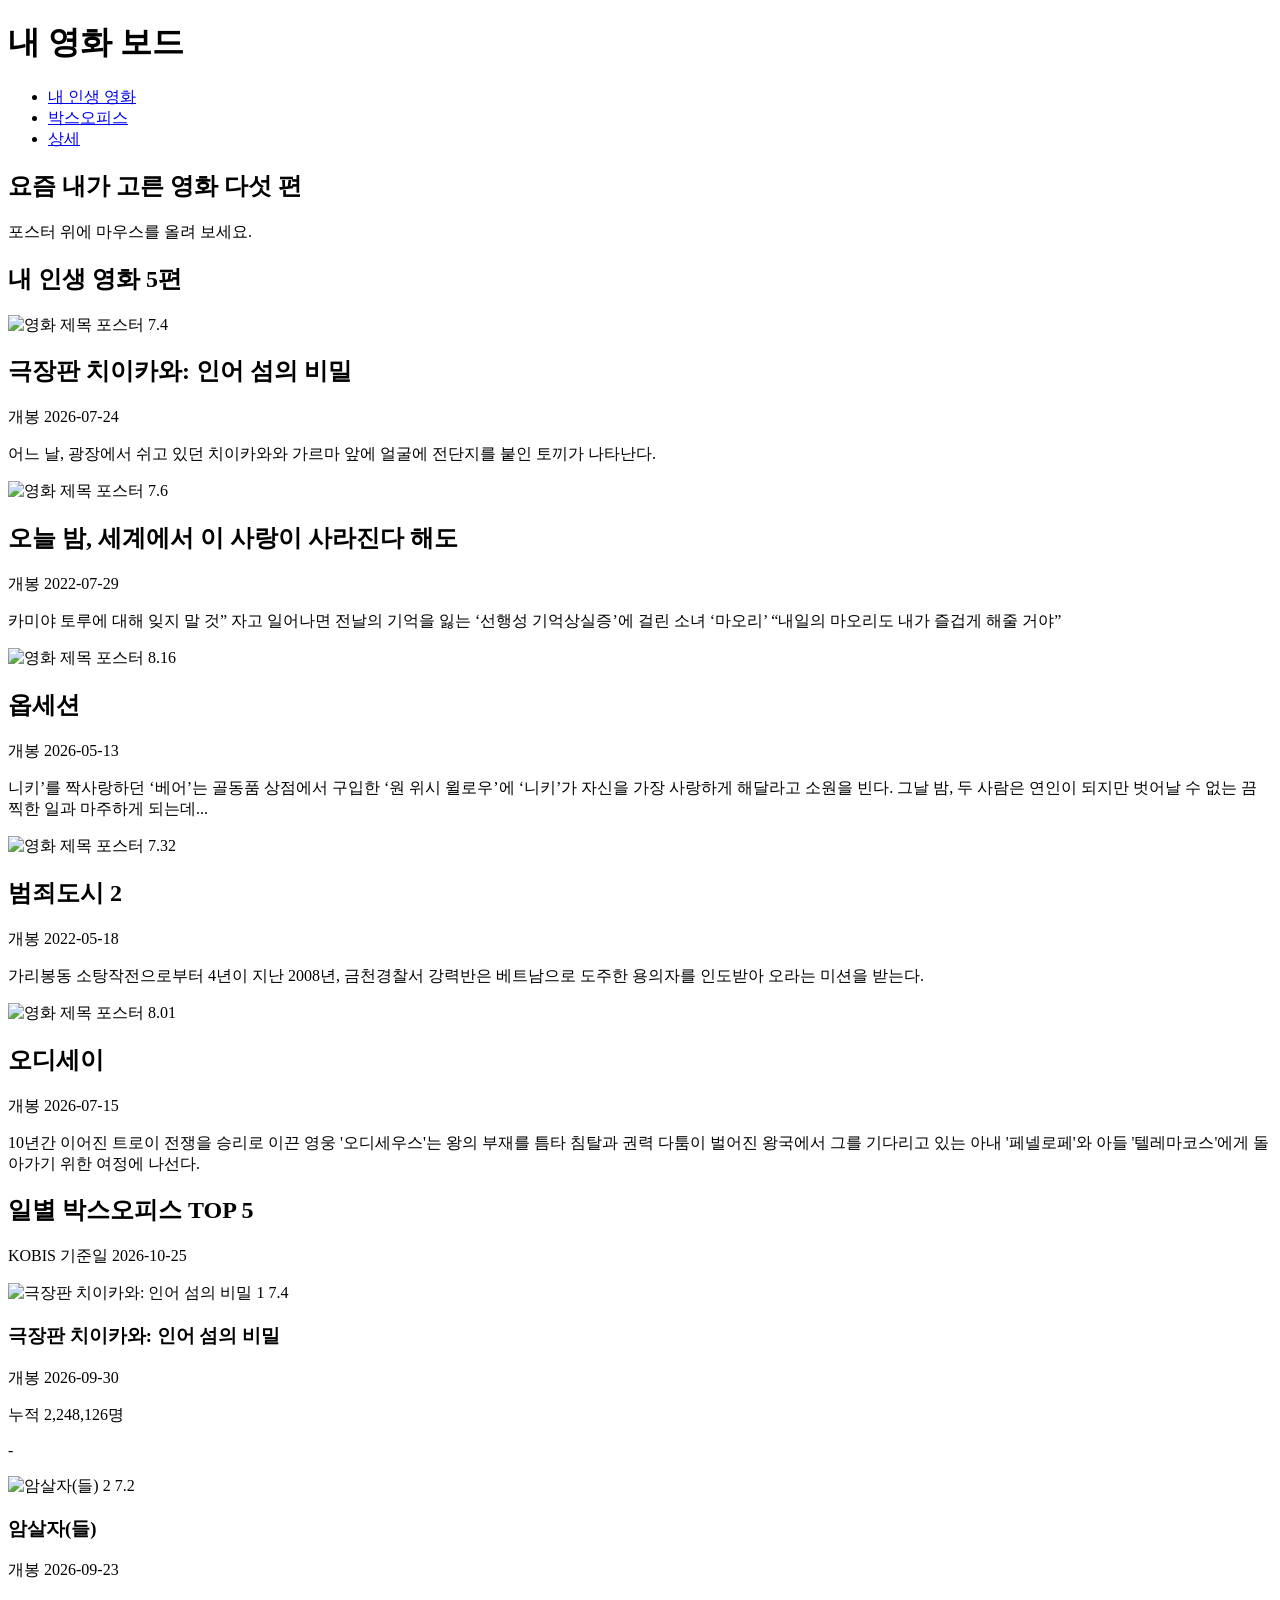
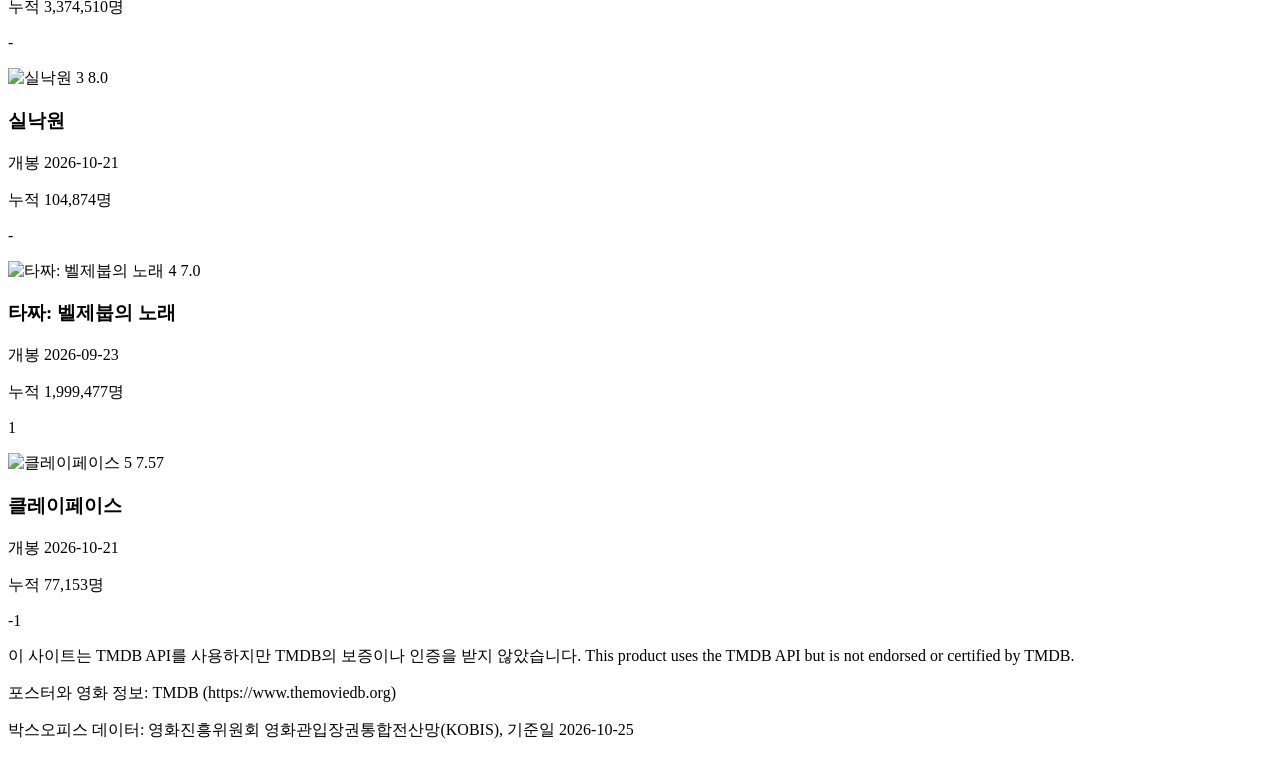
==== index.html @ 7584bdc1 "Add initial HTML structure for movie board" ====
<!DOCTYPE html>
<html lang="ko">

<head>
    <meta charset="UTF-8">
    <meta name="viewport" content="width=device-width, initial-scale=1.0">
    <title>김수민 :: 내 영화 보드</title>
    <link rel="preconnect" href="https://fonts.googleapis.com">
    <link rel="preconnect" href="https://fonts.gstatic.com" crossorigin>
    <link href="https://fonts.googleapis.com/css2?family=이름&display=swap" rel="stylesheet">
    <link rel="stylesheet" href="style.css">
</head>

<body>
    <header class="top">
        <h1>내 영화 보드</h1>
        <nav>
            <ul>
                <li><a href="#mine">내 인생 영화</a></li>
                <li><a href="#boxoffice">박스오피스</a></li>
                <li><a href="detail.html">상세</a></li>
            </ul>
        </nav>
    </header>
    <section class="hero">
        <h2>요즘 내가 고른 영화 다섯 편</h2>
        <p>포스터 위에 마우스를 올려 보세요.</p>
    </section>



    <main>
        <section id="mine">
            <h2>내 인생 영화 5편</h2>
            <div class="board">
                <article class="card">
                    <img class="poster" src="https://image.tmdb.org/t/p/w342/5TMyytCI5Pfc9c1eNsljiCdiB05.jpg"
                        alt="영화 제목 포스터">
                    <span class="badge">7.4</span>
                    <div class="info">
                        <h2>극장판 치이카와: 인어 섬의 비밀</h2>
                        <p class="year">개봉 2026-07-24</p>
                        <p class="overview">어느 날, 광장에서 쉬고 있던 치이카와와 가르마 앞에 얼굴에 전단지를 붙인 토끼가 나타난다.</p>
                    </div>
                </article>
                <article class="card">
                    <img class="poster" src="https://image.tmdb.org/t/p/w342/5NJmR3IA7Rk3inlA4AeQy5ZC5cA.jpg"
                        alt="영화 제목 포스터">
                    <span class="badge">7.6</span>
                    <div class="info">
                        <h2>오늘 밤, 세계에서 이 사랑이 사라진다 해도</h2>
                        <p class="year">개봉 2022-07-29</p>
                        <p class="overview">카미야 토루에 대해 잊지 말 것” 자고 일어나면 전날의 기억을 잃는 ‘선행성 기억상실증’에 걸린 소녀 ‘마오리’ “내일의 마오리도 내가
                            즐겁게 해줄 거야”</p>
                    </div>
                </article>
                <article class="card">
                    <img class="poster" src="https://image.tmdb.org/t/p/w342/df4rpubfWy0g7HCzBNtPLLKnoMH.jpg"
                        alt="영화 제목 포스터">
                    <span class="badge">8.16</span>
                    <div class="info">
                        <h2>옵세션</h2>
                        <p class="year">개봉 2026-05-13</p>
                        <p class="overview">니키’를 짝사랑하던 ‘베어’는 골동품 상점에서 구입한 ‘원 위시 윌로우’에 ‘니키’가 자신을 가장 사랑하게 해달라고 소원을 빈다. 그날
                            밤, 두 사람은 연인이 되지만 벗어날 수 없는 끔찍한 일과 마주하게 되는데...</p>
                    </div>
                </article>
                <article class="card">
                    <img class="poster" src="https://image.tmdb.org/t/p/w342/9XkAF2pl2uliiuAORaWTgPmr6zG.jpg"
                        alt="영화 제목 포스터">
                    <span class="badge">7.32</span>
                    <div class="info">
                        <h2>범죄도시 2</h2>
                        <p class="year">개봉 2022-05-18</p>
                        <p class="overview">가리봉동 소탕작전으로부터 4년이 지난 2008년, 금천경찰서 강력반은 베트남으로 도주한 용의자를 인도받아 오라는 미션을 받는다.</p>
                    </div>
                </article>
                <article class="card">
                    <img class="poster" src="https://image.tmdb.org/t/p/w342/8ze9OcVuFiy94s6FFPvsn4oC2e1.jpg"
                        alt="영화 제목 포스터">
                    <span class="badge">8.01</span>
                    <div class="info">
                        <h2>오디세이</h2>
                        <p class="year">개봉 2026-07-15</p>
                        <p class="overview">10년간 이어진 트로이 전쟁을 승리로 이끈 영웅 '오디세우스'는 왕의 부재를 틈타 침탈과 권력 다툼이 벌어진 왕국에서 그를 기다리고 있는
                            아내 '페넬로페'와 아들 '텔레마코스'에게 돌아가기 위한 여정에 나선다.</p>
                    </div>
                </article>
            </div>
        </section>
        <section id="boxoffice">
            <h2>일별 박스오피스 TOP 5</h2>
            <p class="basis">KOBIS 기준일 2026-10-25</p>
            <div class="board">
                <article class="card">
                    <img class="poster" src="https://image.tmdb.org/t/p/w342/5TMyytCI5Pfc9c1eNsljiCdiB05.jpg"
                        alt="극장판 치이카와: 인어 섬의 비밀">
                    <span class="rank">1</span>
                    <span class="badge">7.4</span>
                    <div class="info">
                        <h3>극장판 치이카와: 인어 섬의 비밀</h3>
                        <p class="year">개봉 2026-09-30</p>
                        <p class="audience">누적 2,248,126명</p>
                        <p class="change">-</p>
                    </div>
                </article>

                <article class="card">
                    <img class="poster" src="https://image.tmdb.org/t/p/w342/c55ijsOdntj6P25vDwHLdgsBpmV.jpg"
                        alt="암살자(들)">
                    <span class="rank">2</span>
                    <span class="badge">7.2</span>
                    <div class="info">
                        <h3>암살자(들)</h3>
                        <p class="year">개봉 2026-09-23</p>
                        <p class="audience">누적 3,374,510명</p>
                        <p class="change">-</p>
                    </div>
                </article>

                <article class="card">
                    <img class="poster" src="https://image.tmdb.org/t/p/w342/wkm9BQLok7U2KihcCspCa663Qse.jpg" alt="실낙원">
                    <span class="rank">3</span>
                    <span class="badge">8.0</span>
                    <div class="info">
                        <h3>실낙원</h3>
                        <p class="year">개봉 2026-10-21</p>
                        <p class="audience">누적 104,874명</p>
                        <p class="change">-</p>
                    </div>
                </article>

                <article class="card">
                    <img class="poster" src="https://image.tmdb.org/t/p/w342/ueigb5zra1tj6FTK9yhh2P33P9B.jpg"
                        alt="타짜: 벨제붑의 노래">
                    <span class="rank">4</span>
                    <span class="badge">7.0</span>
                    <div class="info">
                        <h3>타짜: 벨제붑의 노래</h3>
                        <p class="year">개봉 2026-09-23</p>
                        <p class="audience">누적 1,999,477명</p>
                        <p class="change up">1</p>
                    </div>
                </article>

                <article class="card">
                    <img class="poster" src="https://image.tmdb.org/t/p/w342/LSGpoSAlitss0KOvVakkeUToZo.jpg"
                        alt="클레이페이스">
                    <span class="rank">5</span>
                    <span class="badge">7.57</span>
                    <div class="info">
                        <h3>클레이페이스</h3>
                        <p class="year">개봉 2026-10-21</p>
                        <p class="audience">누적 77,153명</p>
                        <p class="change down">-1</p>
                    </div>
                </article>

            </div>
        </section>
    </main>


    <footer>
        <p>이 사이트는 TMDB API를 사용하지만 TMDB의 보증이나 인증을 받지 않았습니다.
            This product uses the TMDB API but is not endorsed or certified by TMDB.</p>
        <p>포스터와 영화 정보: TMDB (https://www.themoviedb.org)</p>
        <p>박스오피스 데이터: 영화진흥위원회 영화관입장권통합전산망(KOBIS), 기준일 2026-10-25</p>
    </footer>
</body>

</html>
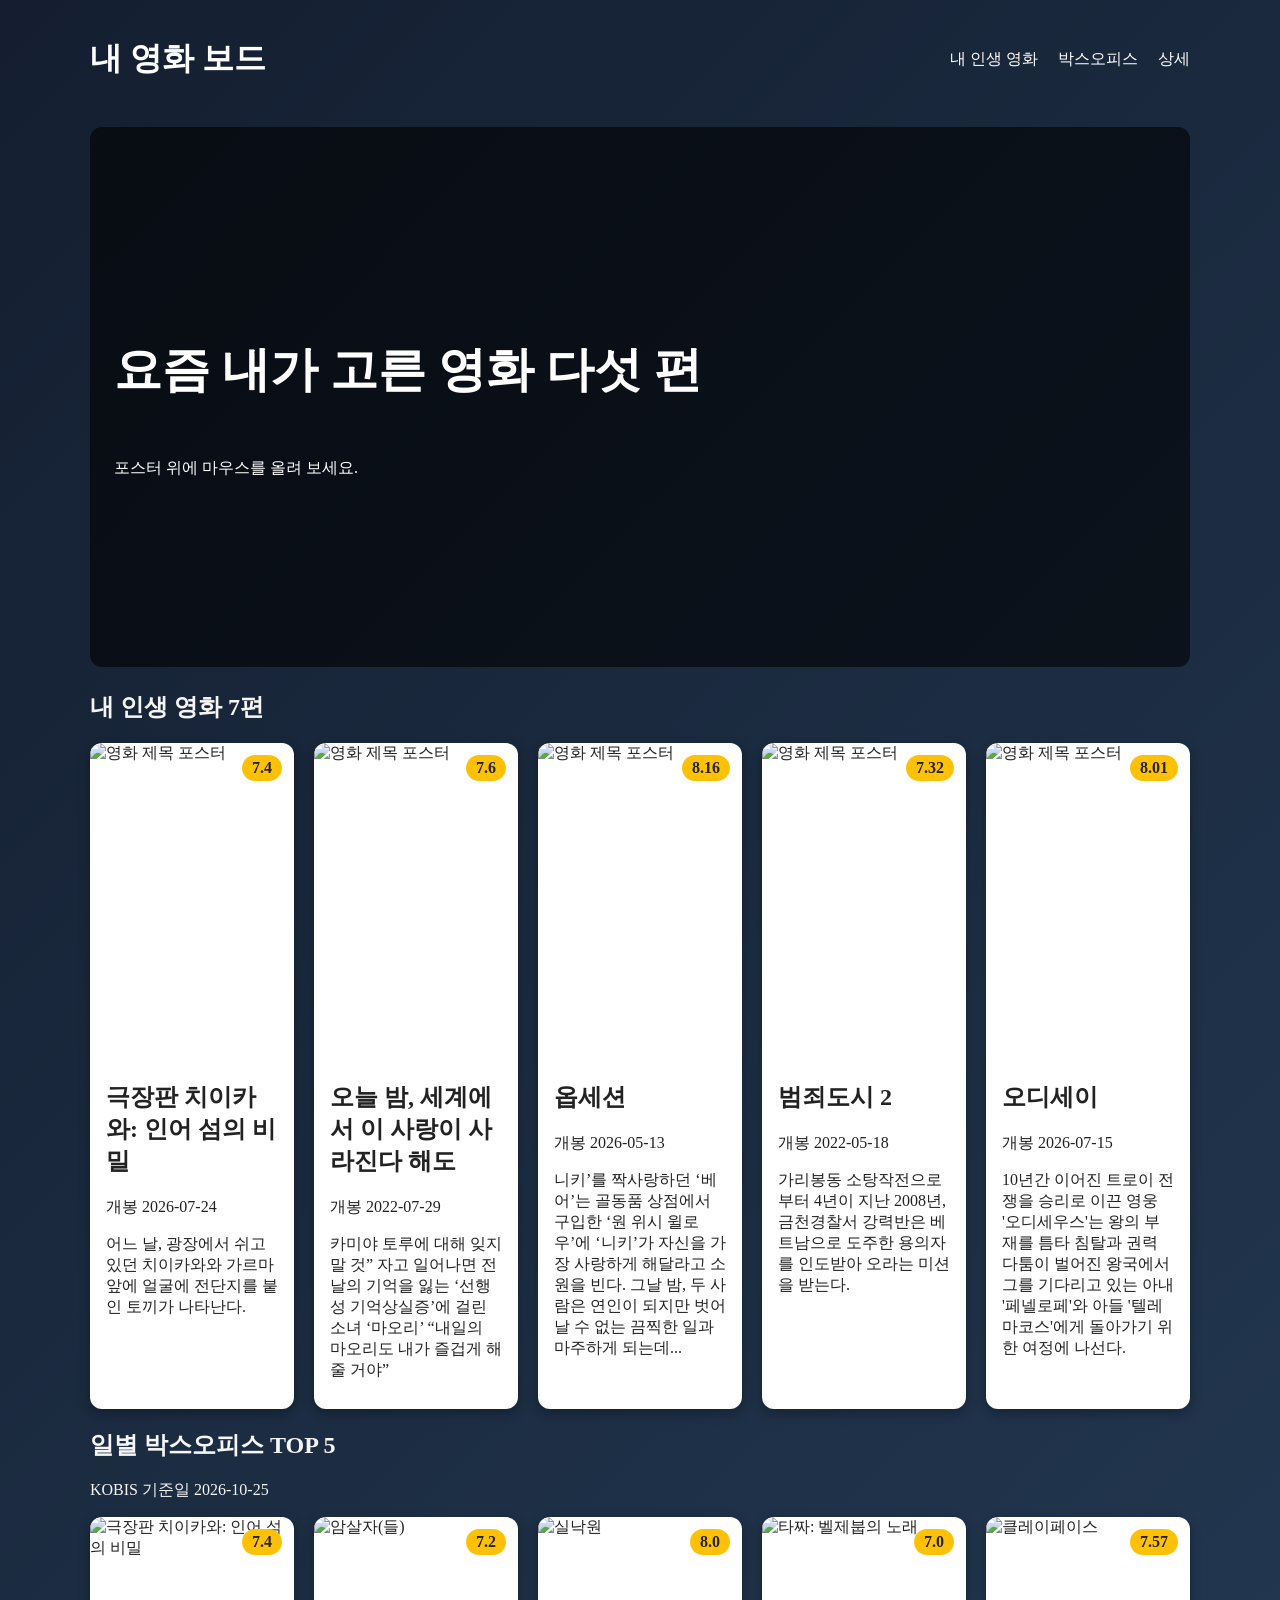
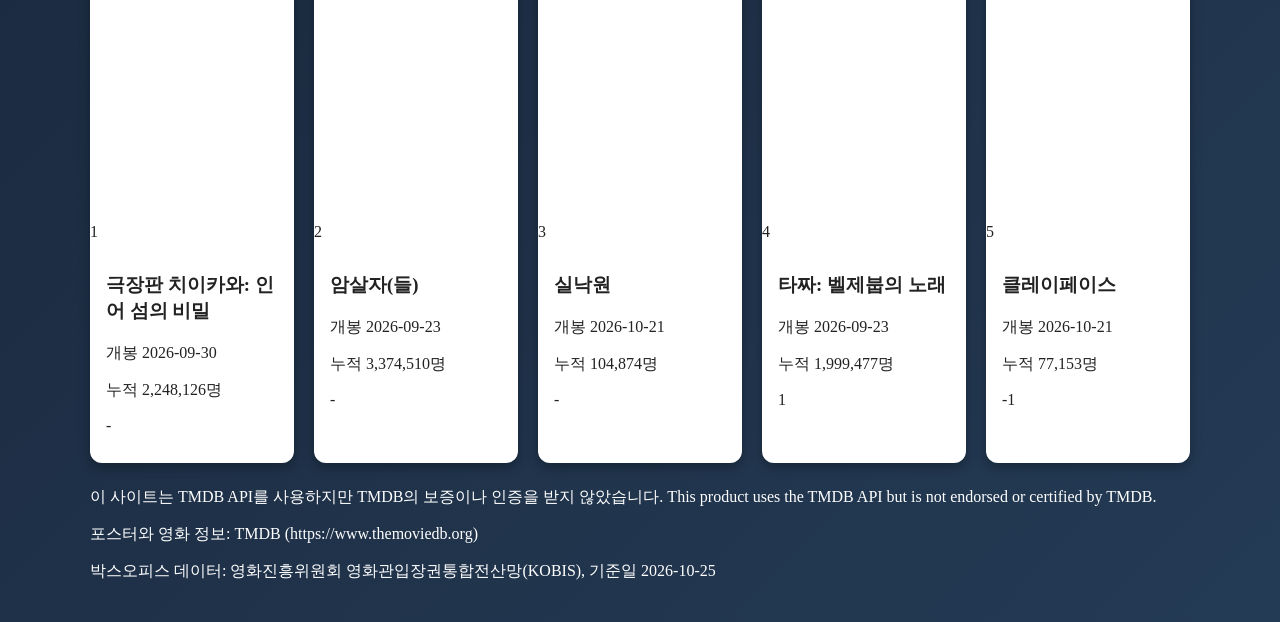
==== commit d58e33bd: "커밋 확인" ====
--- a/index.html
+++ b/index.html
@@ -31,7 +31,7 @@
 
     <main>
         <section id="mine">
-            <h2>내 인생 영화 5편</h2>
+            <h2>내 인생 영화 7편</h2>
             <div class="board">
                 <article class="card">
                     <img class="poster" src="https://image.tmdb.org/t/p/w342/5TMyytCI5Pfc9c1eNsljiCdiB05.jpg"
--- a/style.css
+++ b/style.css
@@ -0,0 +1,150 @@
+body {
+     background: linear-gradient(135deg, #141e30, #243b55);
+     min-height: 100vh;
+     box-sizing: border-box;
+     margin: 0;
+     padding: 16px;
+     font-family: "Noto Sans KR", Gowun Dodum;
+     color: #f5f5f5;
+
+ }
+
+ :root {
+     --bg: #141e30;
+     --surface: #1f2b44;
+     --text: #f5f5f7;
+     --accent: #4da3ff;
+     --warn: #ff5a5f;
+     --font-title: "Black Han Sans", sans-serif;
+     --font-body: "Noto Sans KR", sans-serif;
+     --gap: 20px;
+ }
+
+ h1,
+ footer {
+     color: #fff;
+ }
+
+ main,
+ .top,
+ .hero,
+ footer {
+     max-width: 1100px;
+     margin: 0 auto 24px;
+ }
+
+
+ .card {
+     border-radius: 12px;
+     overflow: hidden;
+     box-shadow: 0 4px 12px rgba(0, 0, 0, 0.3);
+     background: #fff;
+     position: relative;
+     transition: transform 0.3s, box-shadow 0.3s;
+     color: #222
+ }
+
+
+ .card:hover {
+     transform: translateY(-8px);
+     box-shadow: 0 12px 32px rgba(255, 193, 7, 0.6);
+ }
+
+
+ .info {
+     padding: 12px 16px;
+ }
+
+
+ .poster {
+     width: 100%;
+     display: block;
+     aspect-ratio: 2 / 3;
+     object-fit: cover;
+ }
+
+ .badge {
+     position: absolute;
+     top: 12px;
+     right: 12px;
+     background: #ffc107;
+     color: #222;
+     padding: 4px 10px;
+     border-radius: 999px;
+     font-weight: bold;
+ }
+
+ .top {
+     display: flex;
+     justify-content: space-between;
+     align-items: center;
+ }
+
+ nav ul {
+     display: flex;
+     gap: 20px;
+     list-style: none;
+     margin: 0;
+     padding: 0;
+ }
+
+ nav a {
+     color: #fff;
+     text-decoration: none;
+ }
+
+ .board {
+     display: grid;
+     grid-template-columns: repeat(auto-fit, minmax(200px, 1fr));
+     gap: 20px;
+ }
+
+ .hero {
+     background-image: linear-gradient(rgba(0, 0, 0, 0.6), rgba(0, 0, 0, 0.6)), url("https://encrypted-tbn0.gstatic.com/images?q=tbn:ANd9GcQfpopWR9Gi7ymrfkxL9TJ7E7NU-YJnqMRRirqe1joPXA&s=10");
+     background-size: cover;
+     background-position: center;
+     min-height: 40vh;
+     padding: 24px;
+     box-sizing:
+         border-box;
+     color: #fff;
+     border-radius: 12px;
+     display: flex;
+     flex-direction: column;
+     justify-content: center;
+ }
+
+
+ @keyframes rise {
+     from {
+         opacity: 0;
+         transform:
+             translateY(20px);
+     }
+ }
+
+ .card {
+     animation: rise 0.6s backwards;
+ }
+
+ .card:nth-child(2) {
+     animation-delay:
+         0.1s;
+ }
+
+ @media (min-width: 600px) {
+     nav ul {
+         flex-direction: row;
+         gap: 20px;
+     }
+ }
+
+ @media (min-width: 1024px) {
+     .hero {
+         min-height: 60vh;
+     }
+
+     .hero h2 {
+         font-size: 3rem;
+     }
+ }
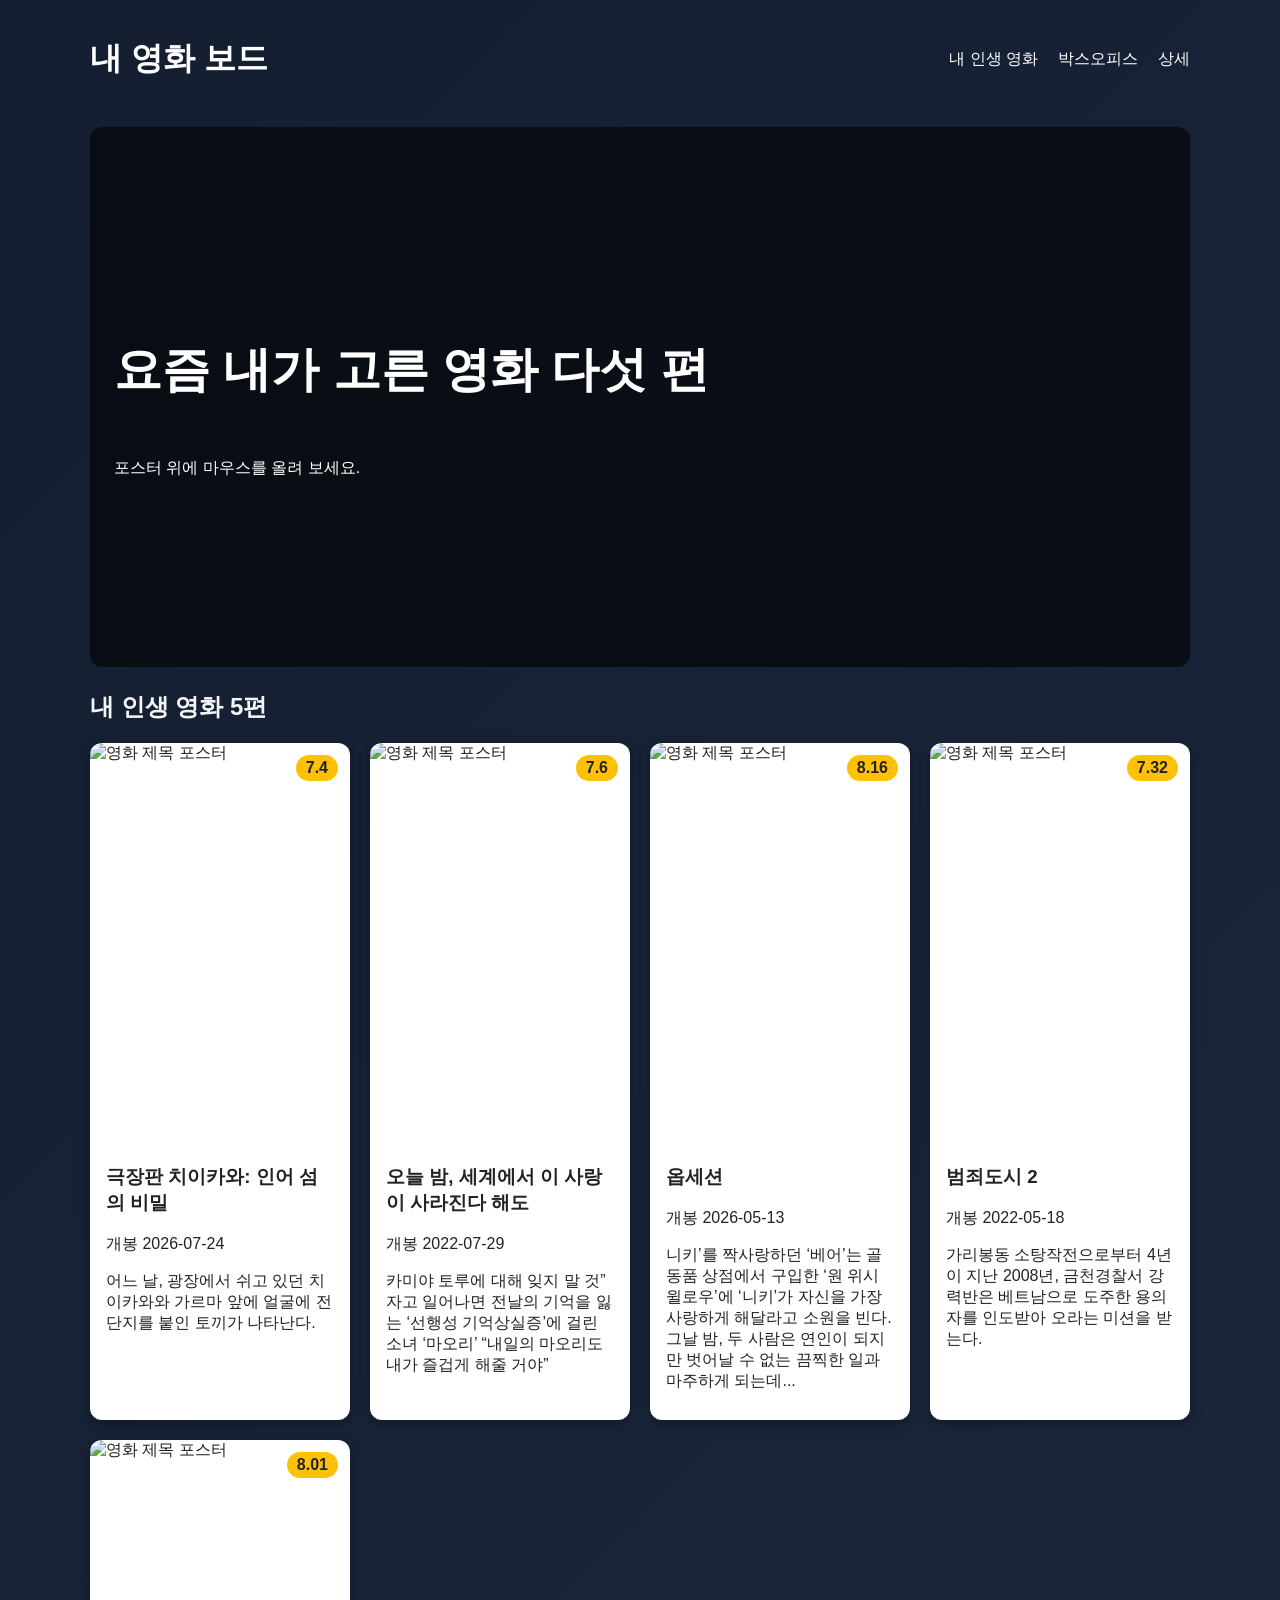
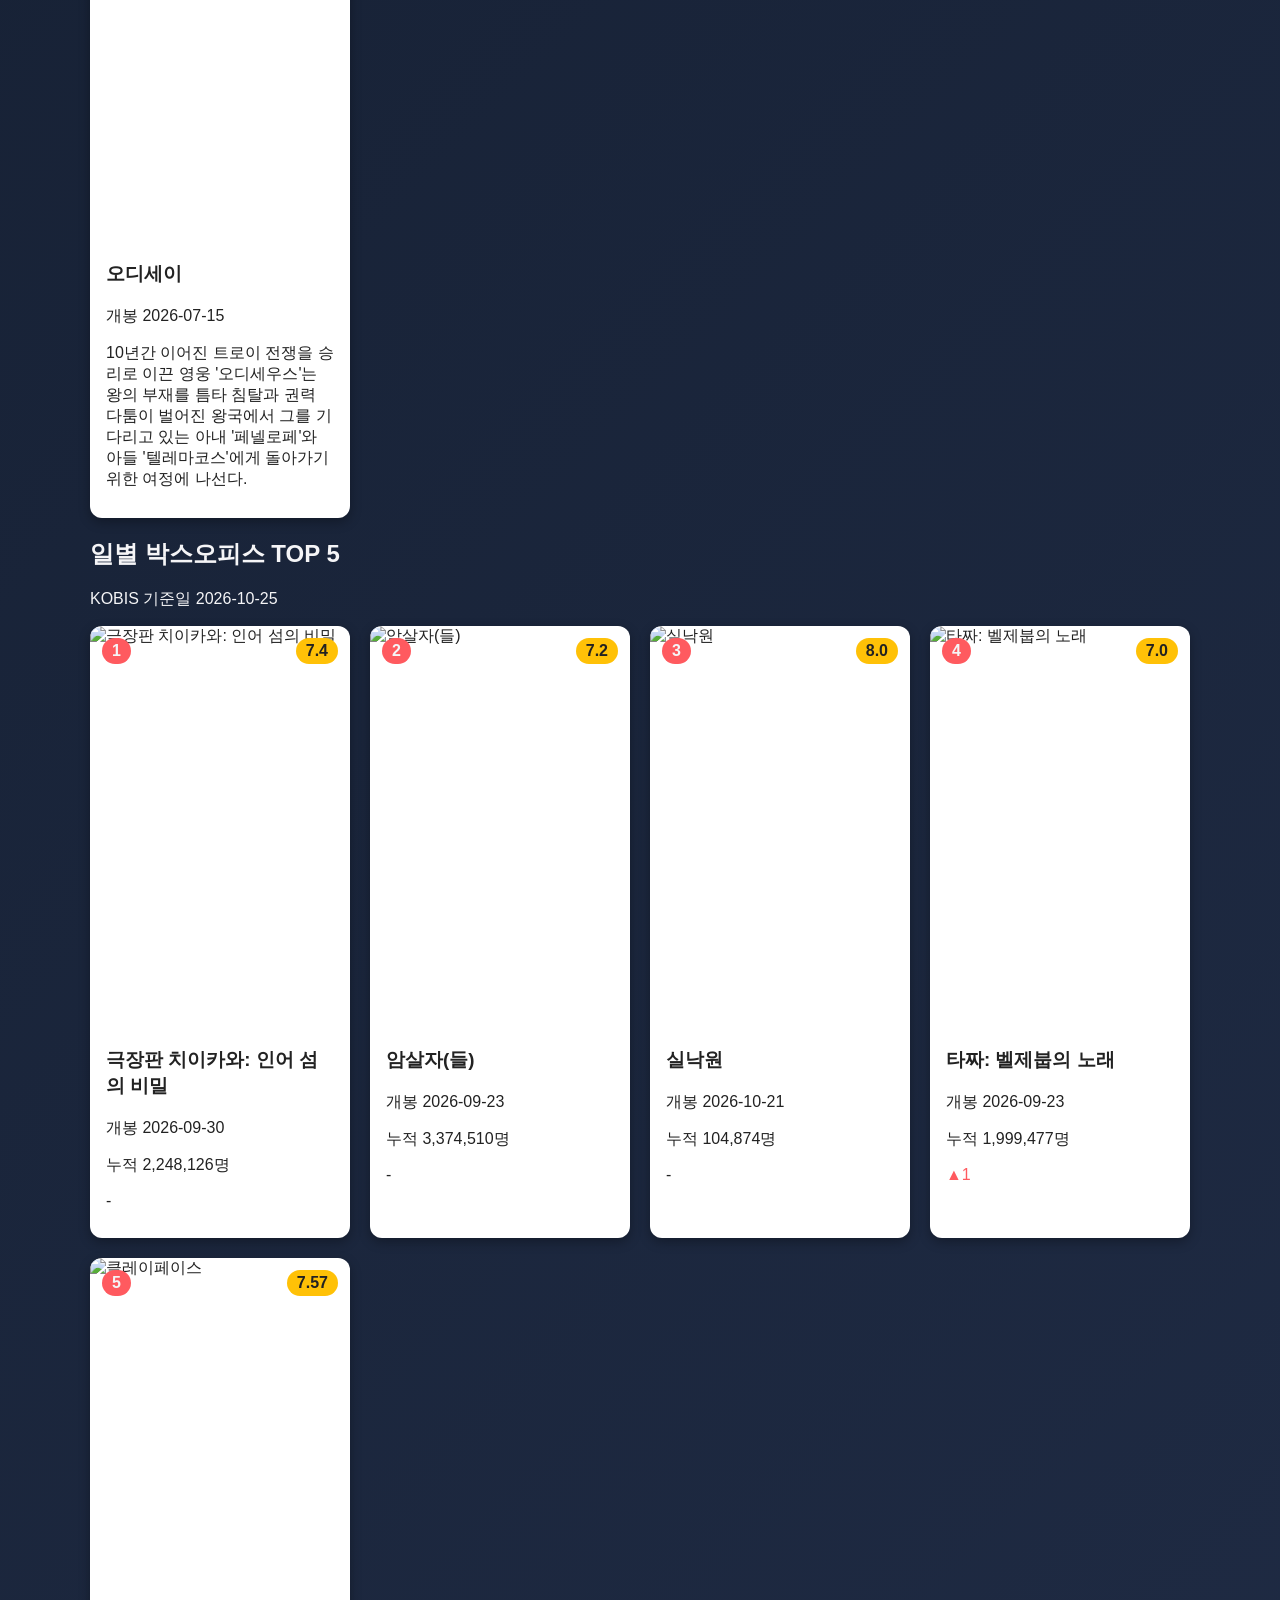
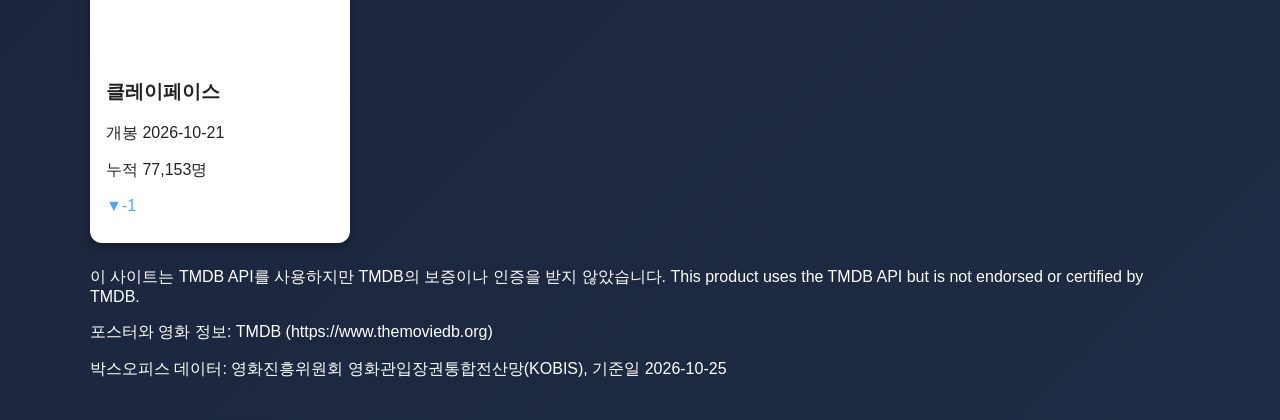
==== commit fae75596: "마지막 커밋" ====
--- a/index.html
+++ b/index.html
@@ -7,7 +7,7 @@
     <title>김수민 :: 내 영화 보드</title>
     <link rel="preconnect" href="https://fonts.googleapis.com">
     <link rel="preconnect" href="https://fonts.gstatic.com" crossorigin>
-    <link href="https://fonts.googleapis.com/css2?family=이름&display=swap" rel="stylesheet">
+    <link href="https://fonts.googleapis.com/css2?family=Noto+Sans+JP:wght@100..900&family=Roboto:ital,wght@0,100..900;1,100..900&display=swap" rel="stylesheet">
     <link rel="stylesheet" href="style.css">
 </head>
 
@@ -31,14 +31,14 @@
 
     <main>
         <section id="mine">
-            <h2>내 인생 영화 7편</h2>
+            <h2>내 인생 영화 5편</h2>
             <div class="board">
                 <article class="card">
                     <img class="poster" src="https://image.tmdb.org/t/p/w342/5TMyytCI5Pfc9c1eNsljiCdiB05.jpg"
                         alt="영화 제목 포스터">
                     <span class="badge">7.4</span>
                     <div class="info">
-                        <h2>극장판 치이카와: 인어 섬의 비밀</h2>
+                        <h3>극장판 치이카와: 인어 섬의 비밀</h3>
                         <p class="year">개봉 2026-07-24</p>
                         <p class="overview">어느 날, 광장에서 쉬고 있던 치이카와와 가르마 앞에 얼굴에 전단지를 붙인 토끼가 나타난다.</p>
                     </div>
@@ -48,7 +48,7 @@
                         alt="영화 제목 포스터">
                     <span class="badge">7.6</span>
                     <div class="info">
-                        <h2>오늘 밤, 세계에서 이 사랑이 사라진다 해도</h2>
+                        <h3>오늘 밤, 세계에서 이 사랑이 사라진다 해도</h3>
                         <p class="year">개봉 2022-07-29</p>
                         <p class="overview">카미야 토루에 대해 잊지 말 것” 자고 일어나면 전날의 기억을 잃는 ‘선행성 기억상실증’에 걸린 소녀 ‘마오리’ “내일의 마오리도 내가
                             즐겁게 해줄 거야”</p>
@@ -59,7 +59,7 @@
                         alt="영화 제목 포스터">
                     <span class="badge">8.16</span>
                     <div class="info">
-                        <h2>옵세션</h2>
+                        <h3>옵세션</h3>
                         <p class="year">개봉 2026-05-13</p>
                         <p class="overview">니키’를 짝사랑하던 ‘베어’는 골동품 상점에서 구입한 ‘원 위시 윌로우’에 ‘니키’가 자신을 가장 사랑하게 해달라고 소원을 빈다. 그날
                             밤, 두 사람은 연인이 되지만 벗어날 수 없는 끔찍한 일과 마주하게 되는데...</p>
@@ -70,7 +70,7 @@
                         alt="영화 제목 포스터">
                     <span class="badge">7.32</span>
                     <div class="info">
-                        <h2>범죄도시 2</h2>
+                        <h3>범죄도시 2</h3>
                         <p class="year">개봉 2022-05-18</p>
                         <p class="overview">가리봉동 소탕작전으로부터 4년이 지난 2008년, 금천경찰서 강력반은 베트남으로 도주한 용의자를 인도받아 오라는 미션을 받는다.</p>
                     </div>
@@ -80,7 +80,7 @@
                         alt="영화 제목 포스터">
                     <span class="badge">8.01</span>
                     <div class="info">
-                        <h2>오디세이</h2>
+                        <h3>오디세이</h3>
                         <p class="year">개봉 2026-07-15</p>
                         <p class="overview">10년간 이어진 트로이 전쟁을 승리로 이끈 영웅 '오디세우스'는 왕의 부재를 틈타 침탈과 권력 다툼이 벌어진 왕국에서 그를 기다리고 있는
                             아내 '페넬로페'와 아들 '텔레마코스'에게 돌아가기 위한 여정에 나선다.</p>
--- a/style.css
+++ b/style.css
@@ -1,150 +1,256 @@
+:root {
+    --bg: #141e30;
+    --surface: #1f2b44;
+    --text: #f5f5f7;
+    --accent: #4da3ff;
+    --warn: #ff5a5f;
+    --font-title: "Black Han Sans", sans-serif;
+    --font-body: "Noto Sans KR", sans-serif;
+    --gap: 20px;
+}
+
 body {
-     background: linear-gradient(135deg, #141e30, #243b55);
-     min-height: 100vh;
-     box-sizing: border-box;
-     margin: 0;
-     padding: 16px;
-     font-family: "Noto Sans KR", Gowun Dodum;
-     color: #f5f5f5;
-
- }
-
- :root {
-     --bg: #141e30;
-     --surface: #1f2b44;
-     --text: #f5f5f7;
-     --accent: #4da3ff;
-     --warn: #ff5a5f;
-     --font-title: "Black Han Sans", sans-serif;
-     --font-body: "Noto Sans KR", sans-serif;
-     --gap: 20px;
- }
-
- h1,
- footer {
-     color: #fff;
- }
-
- main,
- .top,
- .hero,
- footer {
-     max-width: 1100px;
-     margin: 0 auto 24px;
- }
-
-
- .card {
-     border-radius: 12px;
-     overflow: hidden;
-     box-shadow: 0 4px 12px rgba(0, 0, 0, 0.3);
-     background: #fff;
-     position: relative;
-     transition: transform 0.3s, box-shadow 0.3s;
-     color: #222
- }
-
-
- .card:hover {
-     transform: translateY(-8px);
-     box-shadow: 0 12px 32px rgba(255, 193, 7, 0.6);
- }
-
-
- .info {
-     padding: 12px 16px;
- }
-
-
- .poster {
-     width: 100%;
-     display: block;
-     aspect-ratio: 2 / 3;
-     object-fit: cover;
- }
-
- .badge {
-     position: absolute;
-     top: 12px;
-     right: 12px;
-     background: #ffc107;
-     color: #222;
-     padding: 4px 10px;
-     border-radius: 999px;
-     font-weight: bold;
- }
-
- .top {
-     display: flex;
-     justify-content: space-between;
-     align-items: center;
- }
-
- nav ul {
-     display: flex;
-     gap: 20px;
-     list-style: none;
-     margin: 0;
-     padding: 0;
- }
-
- nav a {
-     color: #fff;
-     text-decoration: none;
- }
-
- .board {
-     display: grid;
-     grid-template-columns: repeat(auto-fit, minmax(200px, 1fr));
-     gap: 20px;
- }
-
- .hero {
-     background-image: linear-gradient(rgba(0, 0, 0, 0.6), rgba(0, 0, 0, 0.6)), url("https://encrypted-tbn0.gstatic.com/images?q=tbn:ANd9GcQfpopWR9Gi7ymrfkxL9TJ7E7NU-YJnqMRRirqe1joPXA&s=10");
-     background-size: cover;
-     background-position: center;
-     min-height: 40vh;
-     padding: 24px;
-     box-sizing:
-         border-box;
-     color: #fff;
-     border-radius: 12px;
-     display: flex;
-     flex-direction: column;
-     justify-content: center;
- }
-
-
- @keyframes rise {
-     from {
-         opacity: 0;
-         transform:
-             translateY(20px);
-     }
- }
-
- .card {
-     animation: rise 0.6s backwards;
- }
-
- .card:nth-child(2) {
-     animation-delay:
-         0.1s;
- }
-
- @media (min-width: 600px) {
-     nav ul {
-         flex-direction: row;
-         gap: 20px;
-     }
- }
-
- @media (min-width: 1024px) {
-     .hero {
-         min-height: 60vh;
-     }
-
-     .hero h2 {
-         font-size: 3rem;
-     }
- }
+    background: linear-gradient(135deg, var(--bg), var(--surface));
+    color: var(--text);
+    min-height: 100vh;
+    box-sizing: border-box;
+    margin: 0;
+    padding: 16px;
+    font-family: var(--font-body);
+
+
+}
+
+.rank {
+    position: absolute;
+    top: 12px;
+    left: 12px;
+    background: var(--warn);
+    color: var(--text);
+    padding: 4px 10px;
+    border-radius: 999px;
+    font-weight: bold;
+}
+
+.change.up {
+    color: var(--warn);
+}
+
+.change.up::before {
+    content: "▲";
+}
+
+.change.down {
+    color: var(--accent);
+}
+
+.change.down::before {
+    content: "▼";
+}
+
+.change.new {
+    color: var(--warn);
+}
+
+.change.new::before {
+    content: "NEW";
+}
+
+h1,
+footer {
+    color: #fff;
+}
+
+main,
+.top,
+.hero,
+footer {
+    max-width: 1100px;
+    margin: 0 auto 24px;
+}
+
+
+.card {
+    border-radius: 12px;
+    overflow: hidden;
+    box-shadow: 0 4px 12px rgba(0, 0, 0, 0.3);
+    background: #fff;
+    position: relative;
+    transition: transform 0.3s, box-shadow 0.3s;
+    color: #222
+}
+
+
+.card:hover {
+    transform: translateY(-8px);
+    box-shadow: 0 12px 32px rgba(255, 193, 7, 0.6);
+}
+
+
+.info {
+    padding: 12px 16px;
+}
+
+
+.poster {
+    width: 100%;
+    display: block;
+    aspect-ratio: 2 / 3;
+    object-fit: cover;
+}
+
+.badge {
+    position: absolute;
+    top: 12px;
+    right: 12px;
+    background: #ffc107;
+    color: #222;
+    padding: 4px 10px;
+    border-radius: 999px;
+    font-weight: bold;
+}
+
+.top {
+    display: flex;
+    justify-content: space-between;
+    align-items: center;
+}
+
+nav ul {
+    display: flex;
+    gap: 20px;
+    list-style: none;
+    margin: 0;
+    padding: 0;
+}
+
+nav a {
+    color: #fff;
+    text-decoration: none;
+}
+
+.board {
+    display: grid;
+    grid-template-columns: 1fr;
+    gap: var(--gap);
+}
+
+.detail {
+    display: grid;
+    grid-template-columns: 1fr;
+    gap: var(--gap);
+}
+
+.detail-page {
+    background-image:
+        linear-gradient(rgba(0, 0, 0, 0.75), rgba(0, 0, 0, 0.75)),
+        url("https://img.magnific.com/free-vector/hand-painted-watercolor-pastel-sky-background_23-2148901163.jpg?semt=ais_hybrid&w=740&q=80");
+    background-size: cover;
+    min-height: 100vh;
+}
+
+
+@media (min-width: 600px) {
+
+    .detail img {
+        width: 100%;
+    }
+
+    .detail {
+        grid-template-columns: 1fr 2fr;
+
+        dt {
+            color: var(--accent);
+        }
+
+    }
+
+    .board {
+        grid-template-columns: repeat(2, 1fr);
+    }
+
+    nav ul {
+        flex-direction: row;
+        gap: 20px;
+    }
+}
+
+@media (min-width: 1024px) {
+    .board {
+        grid-template-columns: repeat(4, 1fr);
+    }
+
+    .hero {
+        min-height: 60vh;
+    }
+}
+
+.hero {
+    background-image: linear-gradient(rgba(0, 0, 0, 0.6), rgba(0, 0, 0, 0.6)), url("https://img.magnific.com/free-vector/hand-painted-watercolor-pastel-sky-background_23-2148901163.jpg?semt=ais_hybrid&w=740&q=80");
+    background-size: cover;
+    background-position: center;
+    min-height: 40vh;
+    padding: 24px;
+    box-sizing:
+        border-box;
+    color: #fff;
+    border-radius: 12px;
+    display: flex;
+    flex-direction: column;
+    justify-content: center;
+}
+
+
+@keyframes rise {
+    from {
+        opacity: 0;
+        transform:
+            translateY(20px);
+    }
+}
+
+.card {
+    animation: rise 0.6s backwards;
+}
+
+.card:nth-child(1) {
+    animation-delay:
+        0.0s;
+}
+
+.card:nth-child(2) {
+    animation-delay:
+        0.1s;
+}
+
+.card:nth-child(3) {
+    animation-delay:
+        0.2s;
+}
+
+.card:nth-child(4) {
+    animation-delay:
+        0.3s;
+}
+
+.card:nth-child(5) {
+    animation-delay:
+        0.4s;
+}
+
+@media (min-width: 600px) {
+    nav ul {
+        flex-direction: row;
+        gap: 20px;
+    }
+}
+
+@media (min-width: 1024px) {
+    .hero {
+        min-height: 60vh;
+    }
+
+    .hero h2 {
+        font-size: 3rem;
+    }
+}
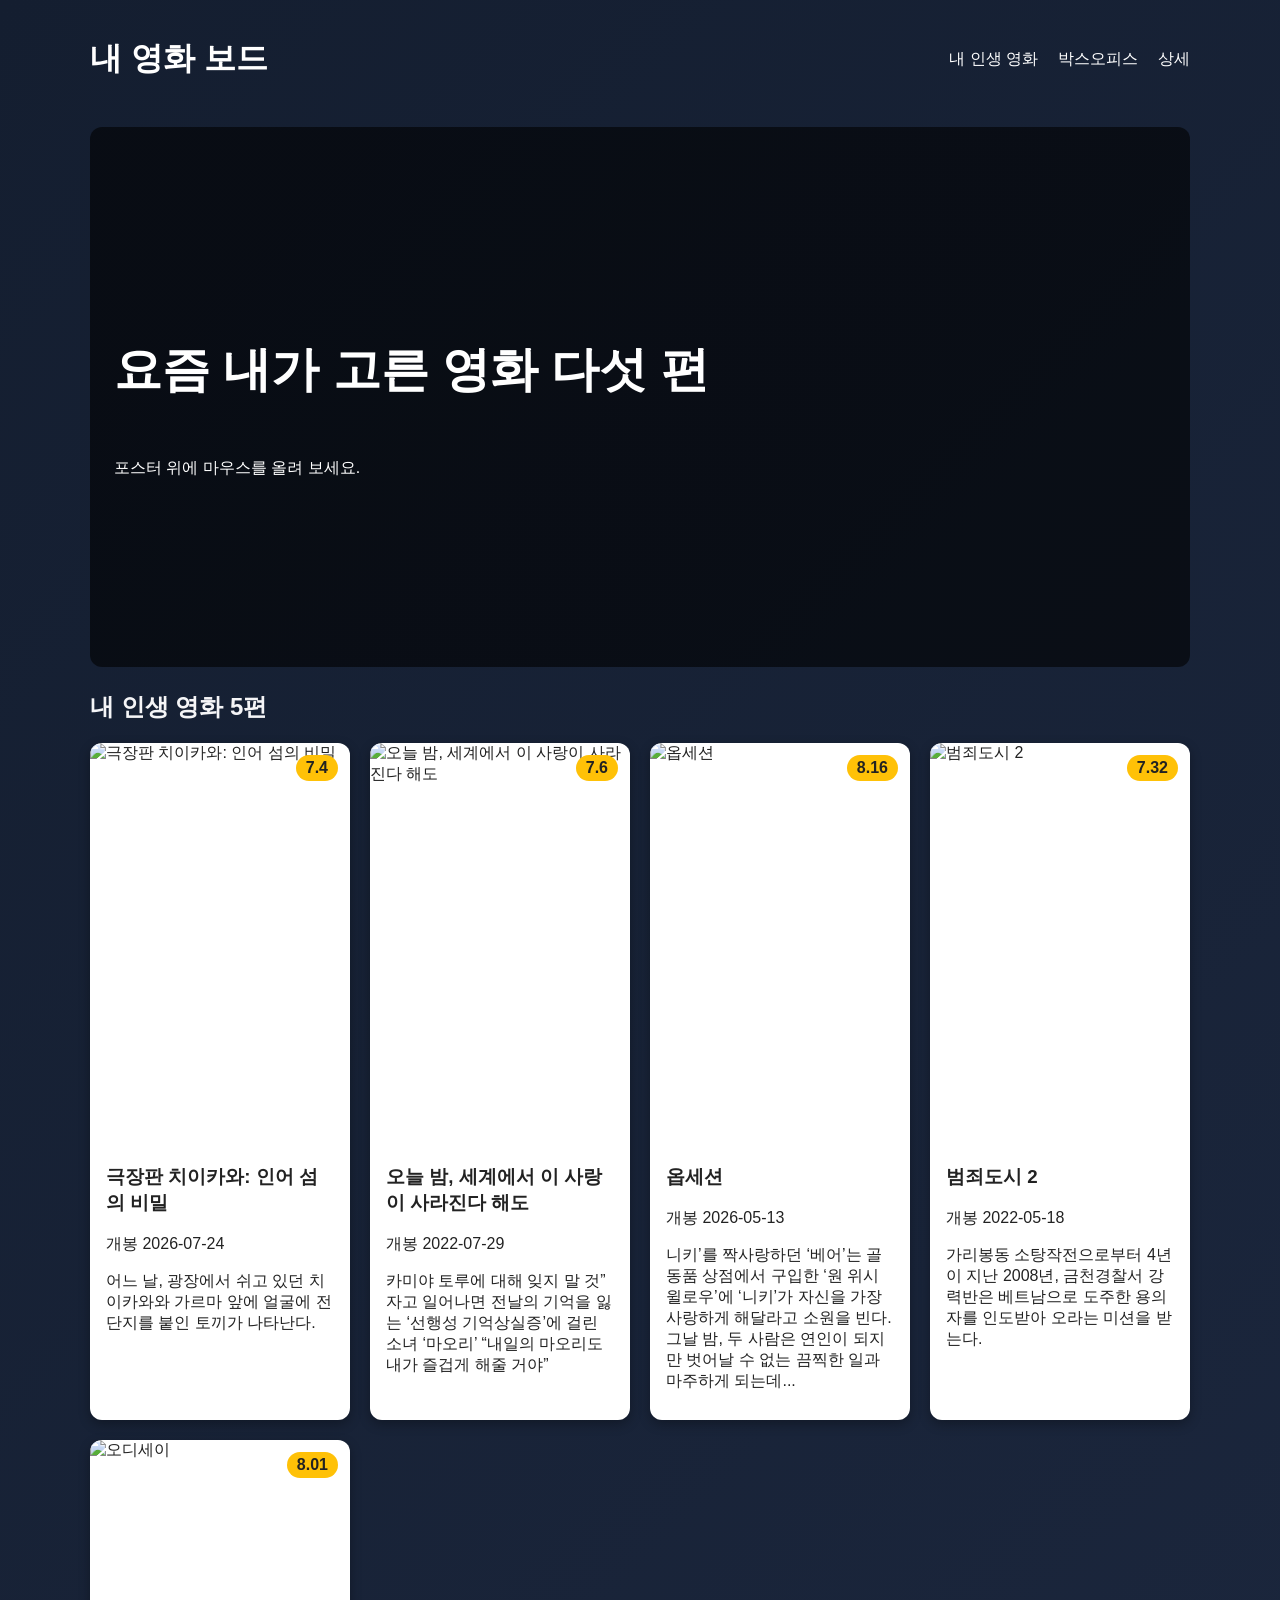
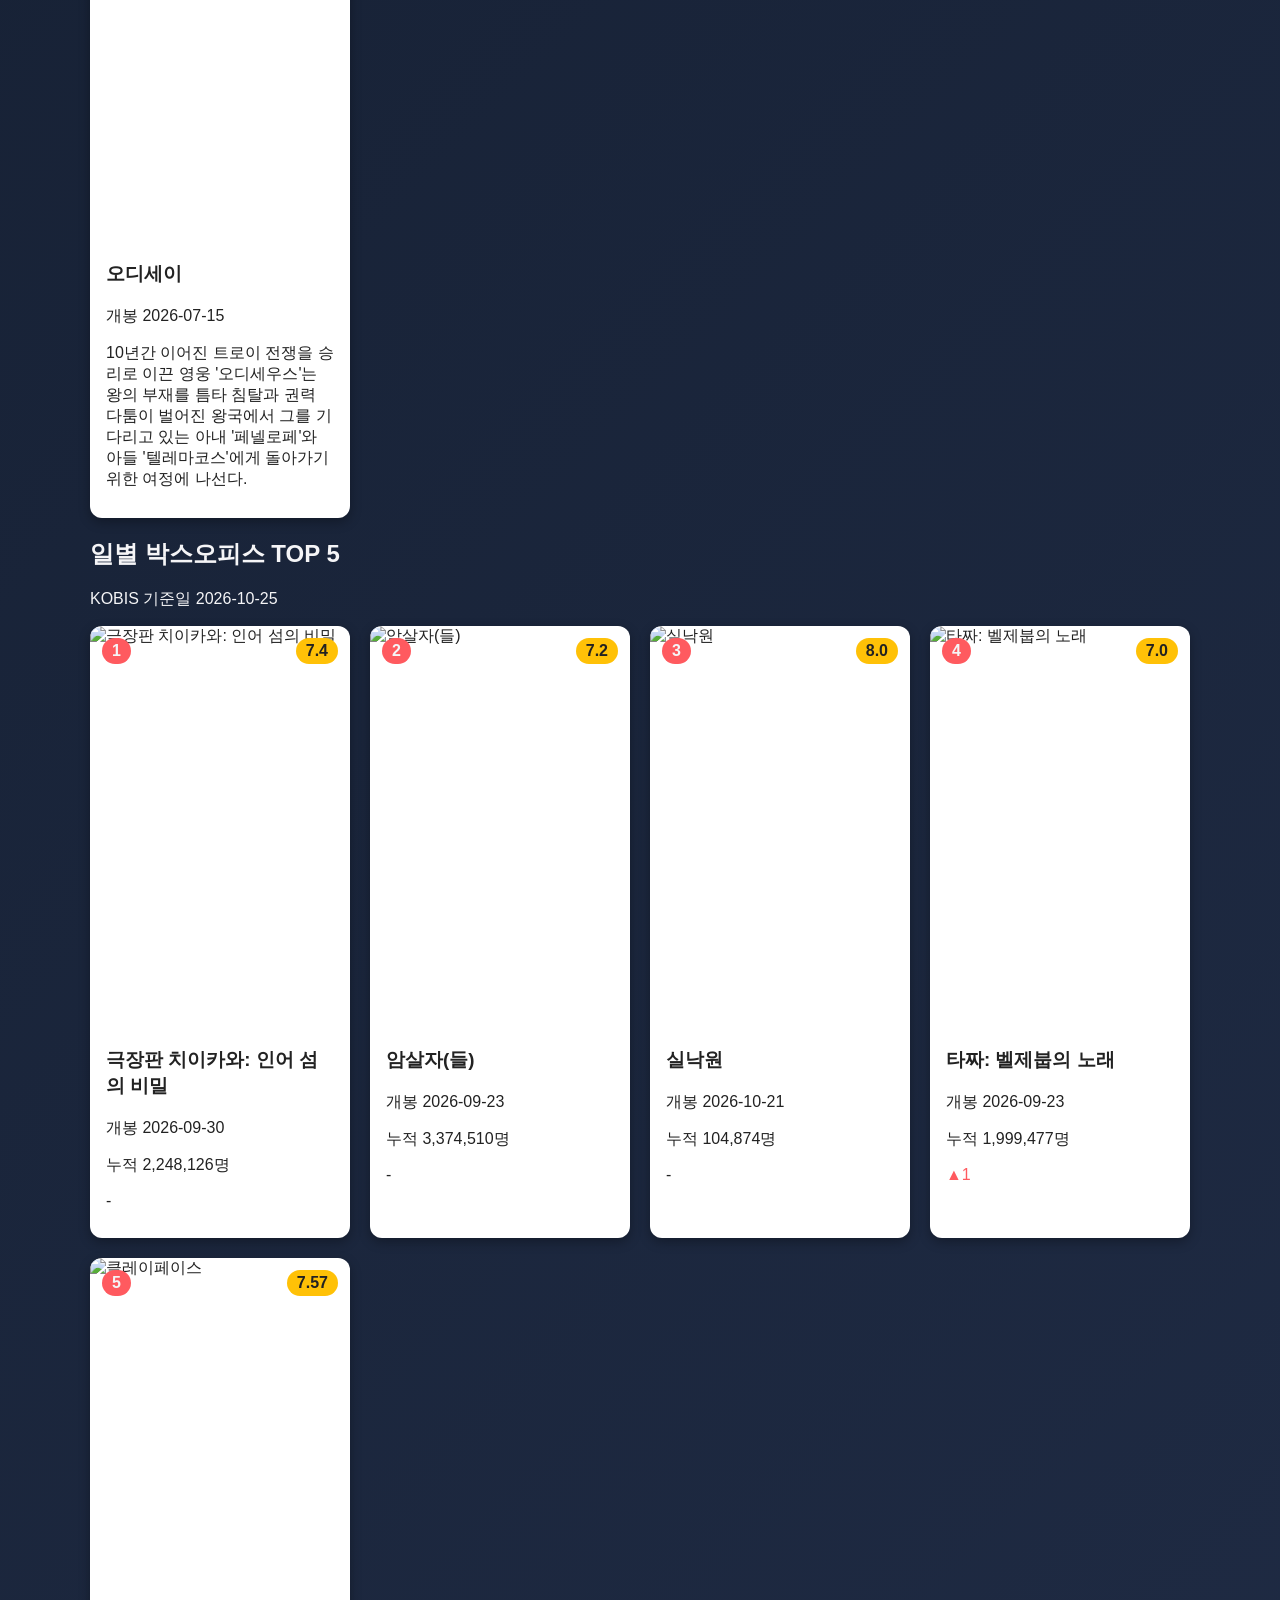
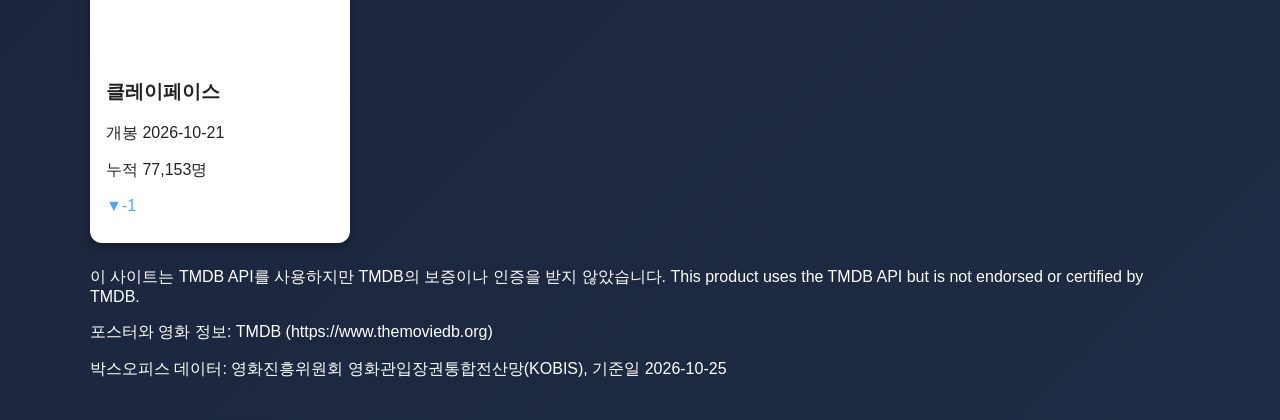
==== commit 3f94389d: "아마 마지막 커밋" ====
--- a/index.html
+++ b/index.html
@@ -35,7 +35,7 @@
             <div class="board">
                 <article class="card">
                     <img class="poster" src="https://image.tmdb.org/t/p/w342/5TMyytCI5Pfc9c1eNsljiCdiB05.jpg"
-                        alt="영화 제목 포스터">
+                        alt="극장판 치이카와: 인어 섬의 비밀">
                     <span class="badge">7.4</span>
                     <div class="info">
                         <h3>극장판 치이카와: 인어 섬의 비밀</h3>
@@ -45,7 +45,7 @@
                 </article>
                 <article class="card">
                     <img class="poster" src="https://image.tmdb.org/t/p/w342/5NJmR3IA7Rk3inlA4AeQy5ZC5cA.jpg"
-                        alt="영화 제목 포스터">
+                        alt="오늘 밤, 세계에서 이 사랑이 사라진다 해도">
                     <span class="badge">7.6</span>
                     <div class="info">
                         <h3>오늘 밤, 세계에서 이 사랑이 사라진다 해도</h3>
@@ -56,7 +56,7 @@
                 </article>
                 <article class="card">
                     <img class="poster" src="https://image.tmdb.org/t/p/w342/df4rpubfWy0g7HCzBNtPLLKnoMH.jpg"
-                        alt="영화 제목 포스터">
+                        alt="옵세션">
                     <span class="badge">8.16</span>
                     <div class="info">
                         <h3>옵세션</h3>
@@ -67,7 +67,7 @@
                 </article>
                 <article class="card">
                     <img class="poster" src="https://image.tmdb.org/t/p/w342/9XkAF2pl2uliiuAORaWTgPmr6zG.jpg"
-                        alt="영화 제목 포스터">
+                        alt="범죄도시 2">
                     <span class="badge">7.32</span>
                     <div class="info">
                         <h3>범죄도시 2</h3>
@@ -77,7 +77,7 @@
                 </article>
                 <article class="card">
                     <img class="poster" src="https://image.tmdb.org/t/p/w342/8ze9OcVuFiy94s6FFPvsn4oC2e1.jpg"
-                        alt="영화 제목 포스터">
+                        alt="오디세이">
                     <span class="badge">8.01</span>
                     <div class="info">
                         <h3>오디세이</h3>
